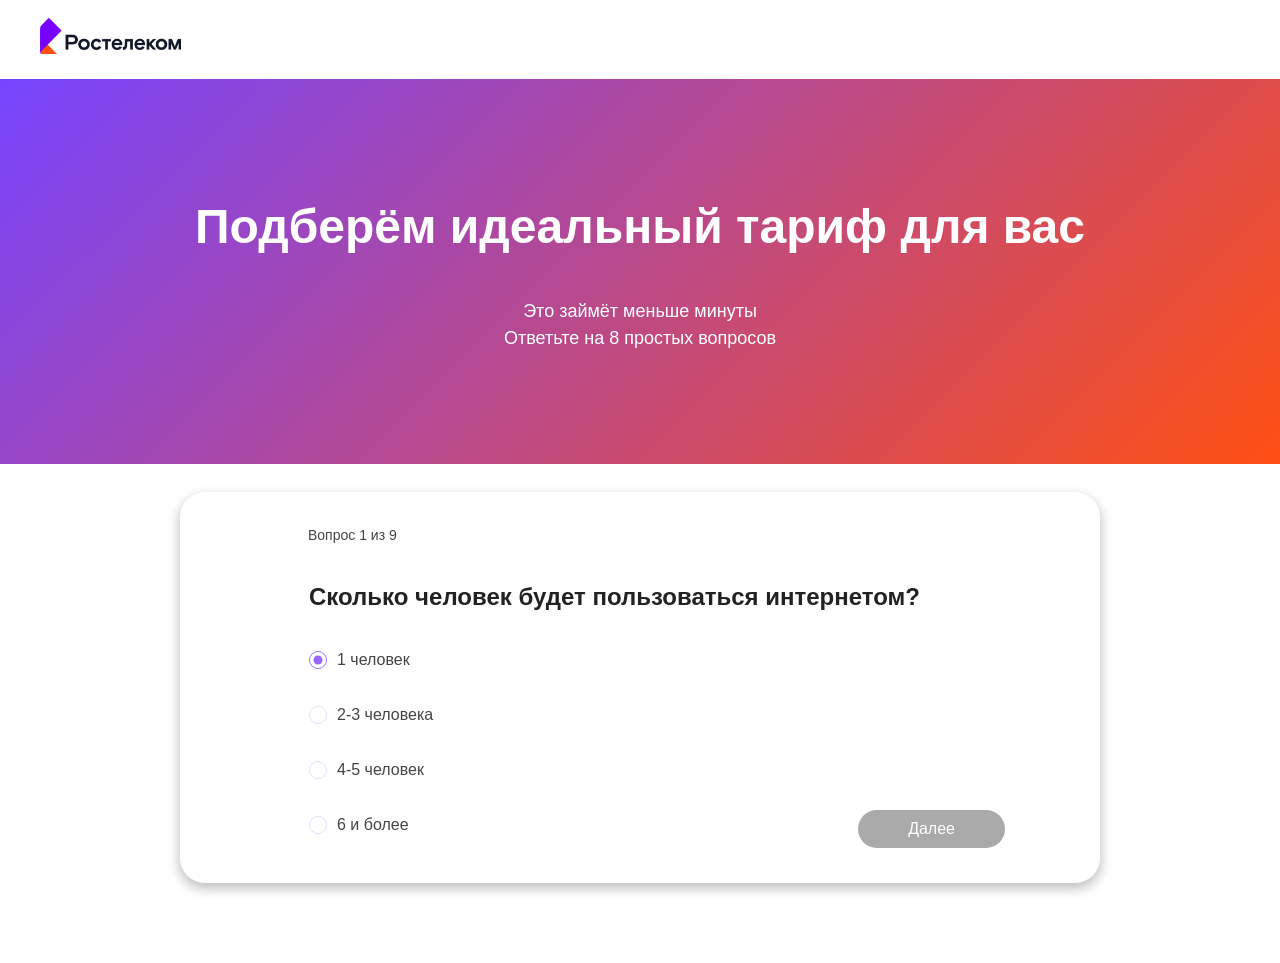
==== quiz.html @ 30d4591b "Add files via upload" ====
<!DOCTYPE html>
<html lang="ru">
<head>
    <meta charset="UTF-8">
    <meta name="viewport" content="width=device-width, initial-scale=1.0">
    <title>Ростелеком</title>
    <link rel="stylesheet" href="main.css">

</head>

<body>
   
    <header class="container">
        <span class="logo">
            <img src="img/photo_and_icons/photo_and_logo/logo.svg" alt="">
        </span>
    </header>

    <div class="hat">
        <h1>Подберём идеальный тариф для вас</h1>
        <h2>Это займёт меньше минуты<br>Ответьте на 8 простых вопросов</h2>
    </div>

    <div class="q_block">
        
        <div class="windows active" id="question-1">
            <div class="window one first-question">

                <div class="container">

                    <button class="nazad" style="visibility: hidden;">
                    <img src="img/photo_and_icons/icons/back.svg" alt="">
                    </button>

                    <h2>Вопрос 1 из 9</h2>

                </div>

                <h1>Сколько человек будет пользоваться интернетом?</h1>
                
                <div class="form_radio">
                    <input id="radio-1" type="radio" name="q1" value="1" checked>
                    <label for="radio-1">1 человек</label>
                </div>
    
                <div class="form_radio">
                    <input id="radio-2" type="radio" name="q1" value="2">
                    <label for="radio-2">2-3 человека</label>
                </div>
    
                <div class="form_radio">
                    <input id="radio-3" type="radio" name="q1" value="3">
                    <label for="radio-3">4-5 человек</label>
                </div>

                <div class="form_radio">
                    <input id="radio-4" type="radio" name="q1" value="4">
                    <label for="radio-4">6 и более</label>
                </div>
                
                <button class="go">Далее</button>
            
            </div>

        </div>

        <div class="windows" id="question-2">
            
            <div class="window one">

                <div class="container">
                    <button class="nazad">
                    <img src="img/photo_and_icons/icons/back.svg" alt="">
                    </button>

                    <h2>Вопрос 2 из 9</h2>
                </div>

                <h1>Сколько устройств одновременно работает в интернете?</h1>
                
                <div class="form_radio">
                    <input id="radio-5" type="radio" name="q2" value="1" checked>
                    <label for="radio-5">1-3 устройства</label>
                </div>
    
                <div class="form_radio">
                    <input id="radio-6" type="radio" name="q2" value="2">
                    <label for="radio-6">4-7 устройств</label>
                </div>
    
                <div class="form_radio">
                    <input id="radio-7" type="radio" name="q2" value="3">
                    <label for="radio-7">8-12 устройств</label>
                </div>

                <div class="form_radio">
                    <input id="radio-8" type="radio" name="q2" value="4">
                    <label for="radio-8">13 и более</label>
                </div>
                
                <button class="go">Далее</button>
            
            </div>

        </div>

        <div class="windows" id="question-3">
            
            <div class="window one">

                <div class="container">
                    <button class="nazad">
                    <img src="img/photo_and_icons/icons/back.svg" alt="">
                    </button>

                    <h2>Вопрос 3 из 9</h2>
                </div>

                <h1>Как часто вы смотрите видео (RuTube, кино, сериалы)?</h1>
                
                <div class="form_radio">
                    <input id="radio-9" type="radio" name="q3" value="1" checked>
                    <label for="radio-9">Редко или не смотрю</label>
                </div>
    
                <div class="form_radio">
                    <input id="radio-10" type="radio" name="q3" value="2">
                    <label for="radio-10">Иногда</label>
                </div>
    
                <div class="form_radio">
                    <input id="radio-11" type="radio" name="q3" value="3">
                    <label for="radio-11">Часто, в высоком качестве (Full HD / 4K)</label>
                </div>

                <button class="go">Далее</button>
            
            </div>

        </div>

        <div class="windows" id="question-4">
            
            <div class="window one">

                <div class="container">
                    <button class="nazad">
                    <img src="img/photo_and_icons/icons/back.svg" alt="">
                    </button>

                    <h2>Вопрос 4 из 9</h2>
                </div>

                <h1>Играете ли вы в онлайн-игры?</h1>
                
                <div class="form_radio">
                    <input id="radio-12" type="radio" name="q4" value="1" checked>
                    <label for="radio-12">Нет, не играю</label>
                </div>
    
                <div class="form_radio">
                    <input id="radio-13" type="radio" name="q4" value="2">
                    <label for="radio-13">Играю, но редко</label>
                </div>
    
                <div class="form_radio">
                    <input id="radio-14" type="radio" name="q4" value="3">
                    <label for="radio-14">Очень часто играю</label>
                </div>

                
                <button class="go">Далее</button>
            
            </div>

        </div>

        <div class="windows" id="question-5">
            
            <div class="window one">

                <div class="container">
                    <button class="nazad">
                    <img src="img/photo_and_icons/icons/back.svg" alt="">
                    </button>

                    <h2>Вопрос 5 из 9</h2>
                </div>

                <h1>Используете ли вы интернет для учебы или работы?</h1>
                
                <div class="form_radio">
                    <input id="radio-15" type="radio" name="q5" value="1" checked>
                    <label for="radio-15">Редко</label>
                </div>
    
                <div class="form_radio">
                    <input id="radio-16" type="radio" name="q5" value="2">
                    <label for="radio-16">Иногда</label>
                </div>
    
                <div class="form_radio">
                    <input id="radio-17" type="radio" name="q5" value="3">
                    <label for="radio-17">Да, постоянно</label>
                </div>

                
                <button class="go">Далее</button>
            
            </div>

        </div>

        <div class="windows" id="question-6">
            
            <div class="window one">

                <div class="container">
                    <button class="nazad">
                    <img src="img/photo_and_icons/icons/back.svg" alt="">
                    </button>

                    <h2>Вопрос 6 из 9</h2>
                </div>

                <h1>Как часто вы используете видеозвонки?</h1>
                
                <div class="form_radio">
                    <input id="radio-18" type="radio" name="q6" value="1" checked>
                    <label for="radio-18">Редко</label>
                </div>
    
                <div class="form_radio">
                    <input id="radio-19" type="radio" name="q6" value="2">
                    <label for="radio-19">Иногда</label>
                </div>
    
                <div class="form_radio">
                    <input id="radio-20" type="radio" name="q6" value="3">
                    <label for="radio-20">Часто (работа, общение с близкими)</label>
                </div>
               
                <button class="go">Далее</button>
            
            </div>

        </div>

        <div class="windows" id="question-7">
            
            <div class="window one">

                <div class="container">
                    <button class="nazad">
                    <img src="img/photo_and_icons/icons/back.svg" alt="">
                    </button>

                    <h2>Вопрос 7 из 9</h2>
                </div>

                <h1>Есть ли у вас устройства умного дома? (камеры, колонки, умные розетки, датчики и т.д.)</h1>
                
                <div class="form_radio">
                    <input id="radio-21" type="radio" name="q7" value="1" checked>
                    <label for="radio-21">Нет</label>
                </div>
    
                <div class="form_radio">
                    <input id="radio-22" type="radio" name="q7" value="2">
                    <label for="radio-22">Да, несколько устройств</label>
                </div>
    
                <div class="form_radio">
                    <input id="radio-23" type="radio" name="q7" value="3">
                    <label for="radio-23">Да, много устройств</label>
                </div>
              
                <button class="go">Далее</button>
            
            </div>

        </div>

        <div class="windows" id="question-8">
            
            <div class="window one">

                <div class="container">
                    <button class="nazad">
                    <img src="img/photo_and_icons/icons/back.svg" alt="">
                    </button>

                    <h2>Вопрос 8 из 9</h2>
                </div>

                <h1>Какая скорость интернета вам нужна?</h1>
                
                <div class="form_radio">
                    <input id="radio-24" type="radio" name="q8" value="1" checked>
                    <label for="radio-24">До 1ОО Мбит/с</label>
                </div>
    
                <div class="form_radio">
                    <input id="radio-25" type="radio" name="q8" value="2">
                    <label for="radio-25">1ОО-2ОО Мбит/с</label>
                </div>
    
                <div class="form_radio">
                    <input id="radio-26" type="radio" name="q8" value="3">
                    <label for="radio-26">2ОО-5ОО Мбит/с</label>
                </div>

                <div class="form_radio">
                    <input id="radio-27" type="radio" name="q8" value="4">
                    <label for="radio-27">Более 5ОО Мбит/с</label>
                </div>
                
                <button class="go">Далее</button>
            
            </div>

        </div>

        <div class="windows" id="question-9">
            
            <div class="window one">

                <div class="container">
                    <button class="nazad">
                    <img src="img/photo_and_icons/icons/back.svg" alt="">
                    </button>

                    <h2>Вопрос 9 из 9</h2>
                </div>

                <h1>Смотрите ли вы обычное телевидение?</h1>
                
                <div class="form_radio">
                    <input id="radio-28" type="radio" name="q9" value="1" checked>
                    <label for="radio-28">Нет</label>
                </div>
    
                <div class="form_radio">
                    <input id="radio-29" type="radio" name="q9" value="2">
                    <label for="radio-29">Иногда</label>
                </div>
    
                <div class="form_radio">
                    <input id="radio-30" type="radio" name="q9" value="3">
                    <label for="radio-30">Да, регулярно</label>
                </div>

                <button class="go finish">Узнать результат</button>
              
            
            </div>

        </div>

    </div>

 <script src="quiz.js"></script>    
 
    
</body>

</html>
---- main.css ----
html {
    scroll-behavior: smooth;
}

* {
    margin: 0;
    padding: 0;
    box-sizing: border-box;
}

html, body {
    overflow-x: hidden;
}

body {
    font-family: Arial, Helvetica, sans-serif;
    font-weight: bold;
    line-height: 1.5;
    color: #222222;
}







/* 1 СТРАНИЦА */

.container {
    max-width: 1480px;
    margin: 0 auto;
    padding: 0 40px;
}

.desktop-img {
    max-width: 100%;
    height: auto;
    display: block;
}

.mobile-img {
    display: none;
}

/* хедер */

header.container {
    display: flex;
    align-items: center;
    margin-top: 18px;
    margin-bottom: 18px;
}

.logo {
    width: 141px;
}

/* главный экран */

.glek {
    background-color: #EDECFF;
}

.title {
    padding-top: 50px;
}

.title h1 {
    font-size: clamp(32px, 4vw, 42px);
    line-height: 1.1;
    margin-bottom: 16px;
}

.title p {
    font-size: clamp(16px, 1.8vw, 19px);
    font-weight: 400;
    color: #444444;
    max-width: 1280px;
}

/* Hero */
.hero {
    display: flex;
    align-items: center;
    justify-content: space-between;
    background: #fff;
    border-radius: 25px;
    margin-top: 65px;
    margin-bottom: 130px;  
    padding: 50px 75px;
    gap: 60px;
}

.content {
    flex: 1;
}

.content h2 {
    font-size: clamp(38px, 5vw, 52px);
    line-height: 1.05;
    margin-bottom: 21px;
    max-width: 620px;
}

.content p {
    font-size: clamp(16px, 1.8vw, 19px);
    font-weight: 400;
    color: #444444;
    max-width: 620px;
    margin-bottom: 35px;
}

.buttons {
    display: flex;
    flex-direction: column;
    gap: 16px;      
    align-items: flex-start;
}

.sec, .how {
    font-size: 18px;
    font-weight: 400;
    padding: 15px 40px;
    border-radius: 15px;
    border: none;
    cursor: pointer;
    transition: transform 0.4s ease;
}

.sec {
    background-color: #FF4F12;
    color: #EDECFF;
    width: 361px;       
}

.how {
    background: linear-gradient(#ffffff, #ffffff) padding-box,
                linear-gradient(135deg, #9667FD, #E7DAFE) border-box;
    border: 2px solid transparent;
    color: #444444;
    width: 245px;      
}

.sec:hover, .how:hover {
    transform: scale(1.05);
}

.image {
    flex: 1;
    max-width: 480px;
}

.image img {
    border-radius: 20px;
    width: 100%;
}

/* блоки */

.reallife {
    padding: 100px 0;
    background: #ffffff;
}

.reallife h1 {
    font-size: clamp(32px, 4vw, 42px);
    text-align: center;  
    margin-bottom: 90px;
}

.blocks {
    display: flex;
    justify-content: center;
    gap: 80px;       
    flex-wrap: wrap;
}

.block {
    flex: 1;
    min-width: 260px;
    max-width: 280px;
    border-radius: 25px;
    padding: 35px 25px;
    text-align: left;

    display: flex;
    flex-direction: column;
}

.block.one { background-color: #F8F9FA; }
.block.two { background-color: #F6F5FF; }
.block.three { background-color: #F7FBFF; }
.block.four { background-color: #FFFBFB; }

.block img {
    margin-bottom: 30px;
    width: 80px;
    height: 80px;
    transition: transform 0.4s ease;
    border-radius: 50%;
}

.block:hover img {
    transform: scale(1.08);
}

.block h2 {
    font-size: 23px;
    line-height: 1.3;
    margin-bottom: 16px;

    min-height: 60px;
}

.block p {
    font-size: 16px;
    font-weight: 400;
    color: #444444;
}

/* шаги */

.ideal .container {  
    max-width: 1440px;
    margin: 0 auto;
    padding: 0 20px;
}

.ideal {
    background: #ffffff;
    padding: clamp(60px, 8vw, 100px) 0;
}

.ideal h1 {
    font-size: clamp(32px, 4vw, 42px);
    text-align: left;
    margin-bottom: 90px;
    
}

.blasts {
    display: flex;
    justify-content: center;
    gap: clamp(40px, 5vw, 60px);
    position: relative;
    padding: 50px 0;
}

.blasts::before {
    content: "";
    position: absolute;
    top: 185px;   
    left: 12%;
    right: 12%;
    height: 2px;
    background: repeating-linear-gradient(
        to right,
        #9667FD,
        #9667FD 8px,
        transparent 8px,
        transparent 16px
    );
    z-index: 0;
}

.blast {
    position: relative;
    z-index: 1;
    background: #fff;
    border: 1px solid #e0e0e0;
    border-radius: 25px;
    padding: 35px 25px 30px;
    text-align: left;
    max-width: 360px;
    flex: 1 1 260px;
    display: flex;
    flex-direction: column;
}
.blast img {
    position: absolute;
    top: -30px;
    left: 50%;
    transform: translateX(-50%);
    width: 64px;
    height: 64px;
    z-index: 2;
}

.blast h2 {
    font-size: 16px;
    line-height: 1.35;
    margin: 25px 0 12px 0;
    min-height: 46px; 
    max-width: 220px;
}

.blast p {
    font-size: 14.5px;
    font-weight: 400;
    color: #444444;
}

/* Кнопка */
.ideal button {
    display: block;
    margin: 110px auto 80px;
    background-color: #FF4F12;
    color: #EDECFF;
    width: 361px;
    padding: 16px 40px;
    font-size: 18px;
    border-radius: 15px;
    border: none;
}

.ideal button:hover {
    transform: scale(1.05);
}

/* медиа */

@media (max-width: 1200px) {
    .container { padding: 0 30px; }
    .hero { padding: 50px 60px; }
}

/*
@media (max-width: 992px) {

    .container { padding: 0 30px; }
    .hero { padding: 50px 60px; }

    .hero {
        flex-direction: column;
        text-align: center;
    }
    .buttons { align-items: center; }
    .image { margin-top: 40px; }
}
*/

@media (max-width: 768px) {
    
    /*navbar*/
    .container { padding: 0px 25px; }

    /*заголовок*/

    .title.container h1 {
    font-size: clamp(24px, 8vw, 58px);
    line-height: 1.1;
    margin-bottom: 16px;
    margin-top: 16px;
    padding-top: 48px;
    }
    
    /*hero*/
    
    .hero {
    flex-direction: column-reverse;
    align-items: flex-start;
    gap: 30px;
    background: #fff;
    border-radius: 25px;
    padding: 20px 20px 30px 20px;
    overflow: hidden;
    margin: 20px 20px;
    }

    .desktop-img {
    display: none;
    }

    .mobile-img {   
    display: block;
    width: 100%;
    }

    .content h2,
    .content p {
    text-align: left;
    }

    .content {
    width: 100%;
    padding: 0 25px 30px;
    }

    .sec,
    .how {
    width: 100%;
    max-width: 100%;
    }

    /*reallife*/

    .block,
    .blast {
    width: 100%;
    max-width: none;
    }

    .block {
    margin: 0px 10px;
    }

    .blocks { 
    gap: 35px; 
    }

    .reallife,
    .ideal {
    padding: 50px 15px;
    }

    .reallife h1,
    .ideal h1 {
    margin-bottom: 50px;
    line-height: 120%;
    }

    /*ideal*/ 
  
    /*МОБИЛЬНАЯ КАРУСЕЛЬ */
   .blasts {
    position: relative;
    display: flex;
    gap: 20px;
    overflow-x: auto;
    scroll-snap-type: x mandatory;
    -webkit-overflow-scrolling: touch;
    padding: 50px 0 80px 0;
    margin: 0;
    scrollbar-width: none;
    justify-content: flex-start;
    scroll-padding-left: 20px;
    } 

    .blasts::-webkit-scrollbar {
    display: none;
    }
    .blasts::before {
    content: "";
    position: absolute;
    top: 185px;
    left: 20px;
    width: 300%;
    height: 2px;
    background: repeating-linear-gradient(
        to right,
        #9667FD,
        #9667FD 8px,
        transparent 8px,
        transparent 16px
    );
    z-index: 0;
    }

    .blast {
    position: relative;
    z-index: 1;
    flex: 0 0 calc(100% - 60px);
    max-width: 340px;
    scroll-snap-align: center;
    margin-left: 20px;
    }

    .blast:last-child {
    margin-right: 20px;
    }

    .ideal .container {
    padding: 0 20px;
    }

    .ideal button {
    width: 100%;
    margin-top: 60px;

   }
       
}











/* 2 СТРАНИЦА*/

/* шапка */

.hat {
    background-image: linear-gradient(135deg, #7744FF,#FF4F12);
    text-align: center;
    padding: 112px 20px;
}

.hat h1 {
    margin-bottom: 35px;
    font-size: 48px;
    color: #fff;
}

.hat h2 {
    font-size: 18px;
    font-weight: 400;
    line-height: 150%;
    color: #fff;
}

/* вопросы */

.q_block {
    padding: 28px 20px 80px;
    display: flex;
    justify-content: center;
}

.windows {
    width: 100%;
    max-width: 920px;
    border-radius: 25px;
    box-shadow: 0px 5px 12px 1px #c1c1c1;
    padding-top: 20px;
    padding-right: 95px;
    padding-left: 35px;
    padding-bottom: 35px;
    background: #fff;
    display: none;
}

.windows.active {
    display: block;
}

.window .container {
    display: flex;
    align-items: center;
    padding: 0;
}

/* верх */

.window h2 {
    margin-top: 10px;
    margin-left: 4px;
    display: inline-block;
    font-size: 14px;
    font-weight: 400;
    color: #444444;
}

/* вопрос */

.window h1 {
    margin-top: 32px;
    margin-left: 94px;
    margin-bottom: 36px;
    font-size: 24px;
    line-height: 130%;
    color: #222222;
}

/* радио */

.form_radio {
    margin-left: 94px;
    margin-bottom: 31px;
}

.form_radio input[type="radio"] {
    position: absolute;
    opacity: 0;
    width: 0;
    height: 0;
    margin: 0;
}

.form_radio label {
    display: inline-flex;
    align-items: center;
    cursor: pointer;
    font-size: 16px;
    font-weight: 400;
    color: #444444;
    padding-left: 28px;
    user-select: none;
    position: relative;
}

.form_radio label:before {
    content: "";
    position: absolute;
    left: 0;
    width: 18px;
    height: 18px;
    background: url(img/photo_and_icons/icons/radio_bace.svg) no-repeat center;
    background-size: contain;
    transition: all 0.2s;
}

.form_radio label:hover:before {
    background-image: url(img/photo_and_icons/icons/radio_hover.svg);
}

.form_radio input[type="radio"]:checked + label:before {
    background-image: url(img/photo_and_icons/icons/radio_tap.svg);
}

/* назад */

.nazad {
    margin-right: 36px;
    padding: 10px 15px;
    border-radius: 35px;
    border-color: #9667FD;
    background-color: #fff;
    border-width: 1.5px;
    cursor: pointer;
}

.nazad:hover {
    background-color: #E7DAFE;
    transition: 0.5s ease;
}

/* кнопка далее */

.go {
    display: block;
    margin-left: auto;
    margin-top: -58px;
    color: #ffffff;
    font-size: 16px;
    font-weight: 400;
    padding: 10px 50px;
    border-radius: 20px;
    border: none;
    background-color: #AAAAAA;
    cursor: pointer;
    transition: 
        transform 0.2s ease,
        background 0.5s ease;
}

.go:hover {
    transform: scale(1.02);
    background-image: linear-gradient(#FF4F12, #FF4200);
}

.finish:hover {
    background-image: linear-gradient(135deg, #7744FF,#FF4F12);
}

/*кнопка назад */

.window.first-question .nazad {
    visibility: hidden;
}

#question-1 .nazad {
    visibility: hidden;
}



/*МОБИЛЬНАЯ ВЕРСИЯ*/

@media (max-width: 768px) {

    /* шапка */

    .hat {
        padding: 62px 26px 64px;
        text-align: left;
    }

    .hat h1 {
        font-size: 32px;
        line-height: 118%;
        margin-bottom: 28px;
        max-width: 320px;
    }

    .hat h2 {
        font-size: 16px;
        line-height: 150%;
    }

    /* блок вопросов */

    .q_block {
        padding: 40px 24px 60px;
    }

    .windows {
        width: 100%;
        max-width: 100%;
        padding: 34px 26px 38px 26px;
        border-radius: 32px;
        overflow: hidden;
    }

    /* верх карточки */

    .window .container {
        padding: 0;
        align-items: center;
    }

    .window h2 {
        margin: 0;
        font-size: 14px;
    }

    /* заголовок вопроса */

    .window h1 {
        margin-left: 0;
        margin-top: 24px;
        margin-bottom: 34px;
        font-size: 24px;
        line-height: 128%;
        max-width: 100%;
    }

    /* radio */

    .form_radio {
        margin-left: 0;
        margin-bottom: 28px;
    }

    .form_radio label {
        font-size: 16px;
        line-height: 145%;
    }

    .form_radio label:before {
        width: 18px;
        height: 18px;
    }

    /* назад */

    .nazad {
        margin-right: 16px;
        padding: 8px 13px;
        flex-shrink: 0;
    }

    /* кнопка */

    .go {
        width: 195px;
        margin-left: auto;
        margin-right: auto;
        margin-top: 8px;
        padding: 14px 20px;
        border-radius: 20px;
        font-size: 16px;
        background: linear-gradient(#FF4F12, #FF4200);
        color: #fff;
    }

    .finish {
        background-image: linear-gradient(135deg, #7744FF,#FF4F12);
    }

    .go:hover {
        transform: none;
    }

    .go:active {
        transform: scale(1.03);
    }

}







/* 3 СТРАНИЦА*/

/* шапка */

.hight {
    background-color: #F8F9FA;
    padding: 70px 20px;
}

.pazl {
    position: relative;
    max-width: 1280px;
    margin: 0 auto;
    background-color: #7744FF;
    border-radius: 25px;
    padding: 60px 70px;
    overflow: hidden;
}

.pazl h1 {
    color: #fff;
    line-height: 105%;
    font-size: 48px;
    max-width: 716px;
    margin-bottom: 40px;
    position: relative;
    z-index: 2;
}

.pazl p {
    font-size: 18px;
    font-weight: 400;
    color: #EEEEEE;
    line-height: 150%;
    max-width: 675px;
    position: relative;
    z-index: 2;
}

.pazl img {
    position: absolute;
    right: 40px;
    top: 50%;
    transform: translateY(-50%);
    width: 470px;
    max-width: 42%;
}

/* результат */

.result {
    padding: 80px 20px;
    background-color: #F8F9FA;
}

.result > h1 {
    max-width: 1280px;
    margin: 0 auto 60px;
    font-size: 48px;
    color: #222222;
}

/* карточка */

.cards {
    max-width: 1280px;
    margin: 0 auto;
}

.card {
    position: relative;
    background-color: #ffffff;
    border-radius: 25px;
    border: 1px solid #D7D7D7;
    padding: 34px 32px;
    margin-top: 50px;
}

/* заголовок */

.card h1 {
    font-size: 36px;
    color: #444444;
    margin-bottom: 34px;
}

/* баннеры */

.banner.hit {
    position: absolute;
    top: -15px;
    left: 36px;
    color: #FFFFFF;
    font-size: 14px;
    font-weight: 400;
    border-radius: 8px;
    background-color: #9667FD;
    padding: 8px 18px;
}

.banner.act {
    position: absolute;
    top: -15px;
    left: 200px;
    color: #FFFFFF;
    font-size: 14px;
    font-weight: 400;
    border-radius: 8px;
    background-color: #FF4F12;
    padding: 8px 18px;
}

.banner.act.alone {
    position: absolute;
    top: -15px;
    left: 36px;
}

/* layout */

.information {
    display: flex;
    align-items: stretch;
}

/* левая часть */

.info-left {
    flex: 1;
    display: flex;
    gap: 80px;
    padding-right: 28px;
    padding-left: 35px;
}

.info-column {
    display: flex;
    flex-direction: column;
    gap: 28px;
    min-width: 240px;
}

/* правая часть */

.price {
    position: relative;
    width: 270px;

    display: flex;
    flex-direction: column;

    align-self: stretch;
}

.price::before {
    content: "";
    position: absolute;
    left: -36px;
    top: -122px;
    width: 1px;
    height: calc(100% + 157px);
    background-color: #D6D6D6;
}

/* feature */

.feature {
    min-width: 0;
}

.feature-top {
    display: flex;
    align-items: center;
    margin-bottom: 8px;
}

.feature-top img {
    width: 18px;
    height: 18px;
    margin-right: 14px;
    flex-shrink: 0;
}

.feature-top h2 {
    font-size: 22px;
    font-weight: 400;
    color: #444444;
    margin-right: 10px;
    line-height: 120%;
}

/* internet type */

.internet .feature-top p {
    font-size: 14px;
    font-weight: 400;
    color: #666666;
    border: 1px solid #999999;
    border-radius: 5px;
    padding: 2px 6px;
    line-height: 1;
}

/* нижний текст */

.feature h3 {
    font-size: 12px;
    font-weight: 400;
    color: #666666;
    margin-left: 32px;
}

/* допы */

.dop h2 {
    font-size: 18px;
    color: #666666;
}

.dop-group {
    display: flex;
    flex-direction: column;
    gap: 5px;
}

/* обычная цена */

.price h1 {
    font-size: 32px;
    color: #444444;
    margin: 0 0 6px;
}

.price h2 {
    font-size: 16px;
    font-weight: 400;
    color: #666666;
    margin-bottom: 22px;
}

/* акция */

.promo-line {
    display: flex;
    align-items: flex-start;
    gap: 10px;
    margin-bottom: 8px;
}

.promo-line h1,
.promo-line p {
    margin: 0;
}

.price.act h1 {
    font-size: 32px;
    color: #fff;
    padding: 0 10px;
    border-radius: 10px;
    background-image: linear-gradient(135deg, #7744FF,#FF4F12);
}

.promo-line p {
    max-width: 120px;
    margin-top: 10px;
    font-size: 14px;
    font-weight: 400;
    line-height: 1.1;

    color: transparent;

    -webkit-background-clip: text;
    background-clip: text;

    background-image: linear-gradient(135deg, #7744FF,#FF4F12);
}

.price.act h3 {
    font-size: 16px;
    color: #444444;
    margin-bottom: 6px;
}

/* кнопки */

.extra-btn {
    display: none;
}

.price button {
    margin-top: auto;
}

.price button.base {
    color: #ffffff;
    font-size: 16px;
    font-weight: 400;
    padding: 12px 40px;
    border-radius: 20px;
    border: none;
    background-color: #FF4F12;
    cursor: pointer;
    transition: 0.3s ease;
    text-align: center;
}

.price button.act {
    color: #ffffff;
    font-size: 16px;
    font-weight: 400;
    padding: 12px 40px;
    border-radius: 20px;
    border: none;
    background-image: linear-gradient(135deg, #7744FF,#FF4F12);
    cursor: pointer;
    transition: 0.3s ease;
    text-align: center;
}

.price button:hover {
    transform: scale(1.03);
}

.restart-section {
    text-align: center;
    margin: 60px 0 40px 0;        
    padding-bottom: 30px;      
}

.restart-btn {
    display: inline-block;
    padding: 16px 50px;
    font-size: 1.1rem;
    font-weight: 400;
    color: white;
    background-color: #FF4F12; 
    border: none;
    border-radius: 15px;
    cursor: pointer;
    transition: all 0.3s ease;
    text-decoration: none;
}

.restart-btn:hover {
    background-color: #FF5500;
    transform: translateY(-3px);
}


/* шаги */

.peremeni {
    background-color: #7744FF;
    padding: 112px;
}

.peremeni h1 {
    color: #FFFFFF;
    text-align: center;
    font-size: 56px;
    margin-bottom: -10px;
}

.peremeni h1.bo {
    margin-bottom: 20px;
}

.peremeni p {
    text-align: center;
    color: #FFFFFF;
    font-weight: 400;
    max-width: 500px;
    margin: auto;
}

.step {
    background-color: #fff;
    border-radius: 25px;
    padding: 50px 30px;
    max-width: 420px;
    margin-top: 80px;
}

.step h2 {
    font-size: 24px;
}

.step h3 {
    font-size: 20px;
    font-weight: 400;
    line-height: 150%;
    margin-top: 20px;
}

.steps {
    display: flex;
    justify-content: center;
    gap: 25px;       
    flex-wrap: wrap;
}

.steps img {
    place-items: center;
}

.step {
    display: flex;
    flex-direction: column;
    align-items: center;
    text-align: center;
}

.step img {
    display: block;
    margin-bottom: 20px;
}


/* МОБИЛЬНАЯ ВЕРСИЯ 3 СТРАНИЦЫ */


@media (max-width: 768px) {

    /* верхний блок */

    .hight {
        padding: 24px 20px 40px;
    }

    .pazl {
        padding: 34px 24px 260px;
        border-radius: 24px;
    }

    .pazl h1 {
        font-size: 24px;
        line-height: 115%;
        margin-bottom: 24px;
        max-width: 100%;
    }

    .pazl p {
        font-size: 16px;
        line-height: 150%;
        max-width: 100%;
    }

    .pazl img {
        width: 250px;
        max-width: none;
        right: 50%;
        transform: translateX(50%);
        bottom: 28px;
        top: auto;
    }

    /* результат */

    .result {
        padding: 40px 20px 60px;
    }

    .result > h1 {
        font-size: 36px;
        line-height: 115%;
        margin-bottom: 36px;
    }

    /* карточки */

    .cards {
        display: flex;
        flex-direction: column;
        gap: 26px;
    }

    .card {
        margin-top: 10px;
        padding: 26px 0 0;

        border-radius: 24px;
    }

    /* баннеры */

    .banner.hit {
        top: -18px;
        left: 20px;
        font-size: 12px;
        padding: 7px 14px;
        border-radius: 7px;
    }

    .banner.act {
        top: -18px;
        left: 160px;
        font-size: 12px;
        padding: 7px 14px;
        border-radius: 7px;
    }

    .banner.act.alone {
        top: -18px;
        left: 20px;
    }

    /* заголовок */

    .card h1 {
        font-size: 24px;
        line-height: 120%;
        margin-bottom: 28px;
        padding: 0 20px;
    }

    /* layout */

    .information {
        flex-direction: column;
    }

    /* левая часть */

    .info-left {
        flex-direction: column;
        gap: 22px;
        padding: 0 20px 28px;
    }

    .info-column {
        gap: 22px;
        min-width: auto;
    }

    /* feature */

    .feature-top {
        margin-bottom: 4px;
    }

    .feature-top img {
        width: 16px;
        height: 16px;
        margin-right: 12px;
    }

    .feature-top h2 {
        font-size: 16px;
        line-height: 125%;
    }

    .internet .feature-top p {
        font-size: 11px;
        padding: 1px 5px;
    }

    .feature h3 {
        font-size: 11px;
        margin-left: 28px;
    }

    .dop h2 {
        font-size: 12px;
        line-height: 135%;
    }

    .dop-group {
        gap: 2px;
    }

    /* правая часть */

    .price {
        width: 100%;
        padding: 26px 20px 20px;
        border-top: 1px solid #D6D6D6;
        align-items: center;
        text-align: left;
    }

    .price::before {
        display: none;
    }

    /* обычная цена */

    .price h1 {
        font-size: 26px;
        margin-bottom: 2px;
    }

    .price h2 {
        font-size: 14px;
        margin-bottom: 18px;
    }

    /* акция */

    .promo-line {
        align-items: center;
        justify-content: center;
        gap: 8px;
        margin-bottom: 8px;
    }

    .price.act h1 {
        font-size: 26px;
        padding: 4px 10px;
        border-radius: 10px;
    }

    .promo-line p {
        font-size: 12px;
        line-height: 115%;
        max-width: 82px;
        margin-top: 0;
        text-align: left;
    }

    .price.act h3 {
        font-size: 14px;
        margin-bottom: 2px;
    }

    /* кнопки */

    .restart-btn {
        padding: 15px 35px;
        font-size: 1.05rem;
        width: 90%;
        max-width: 320px;
    }
    
    .restart-section {
        margin: 50px 0 30px 0;
    }

    .price button.base,
    .price button.act {
        width: 100%;
        font-size: 16px;
        padding: 14px 20px;
        border-radius: 14px;
    }

    /* нижний блок */

    .peremeni {
        padding: 70px 20px;
    }

    .peremeni h1 {
        font-size: 34px;
        line-height: 115%;
        margin-bottom: 0;
    }

    .peremeni p {
        font-size: 16px;
        line-height: 150%;
        margin-top: 24px;
        margin-bottom: 25px;
    }

    .steps {
        gap: 25px;
    }

    .step {
        margin-top: 0;
        padding: 36px 24px;
        max-width: 100%;
    }

    .step h2 {
        font-size: 22px;
    }

    .step h3 {
        font-size: 17px;
        line-height: 145%;
    }

}

/* MOBILE EXTRA COLUMN */

@media (max-width: 768px) {

    /* скрываем кнопку на ПК */

    .extra-btn {

        display: flex;

        align-items: center;

        gap: 8px;

        border: none;

        background: transparent;

        padding: 0;

        margin-top: 6px;

        font-size: 14px;

        font-weight: 500;

        color: #7744FF;

        cursor: pointer;
    }

    /* стрелка */

    .extra-btn img {

        width: 12px;

        transition: transform 0.3s ease;
    }

    /* скрытый контент */

    .extra-content {

        max-height: 0;

        overflow: hidden;

        opacity: 0;

        transition:
            max-height 0.4s ease,
            opacity 0.3s ease,
            margin-top 0.3s ease;
    }

    /* открытие */

    .card.active .extra-content {

        max-height: 1000px;

        opacity: 1;

        margin-top: 18px;
    }

    /* поворот стрелки */

    .card.active .extra-btn img {

        transform: rotate(180deg);
    }

    /* чтобы колонка не ломалась */

    .extra-column {

        width: 100%;
    }

}
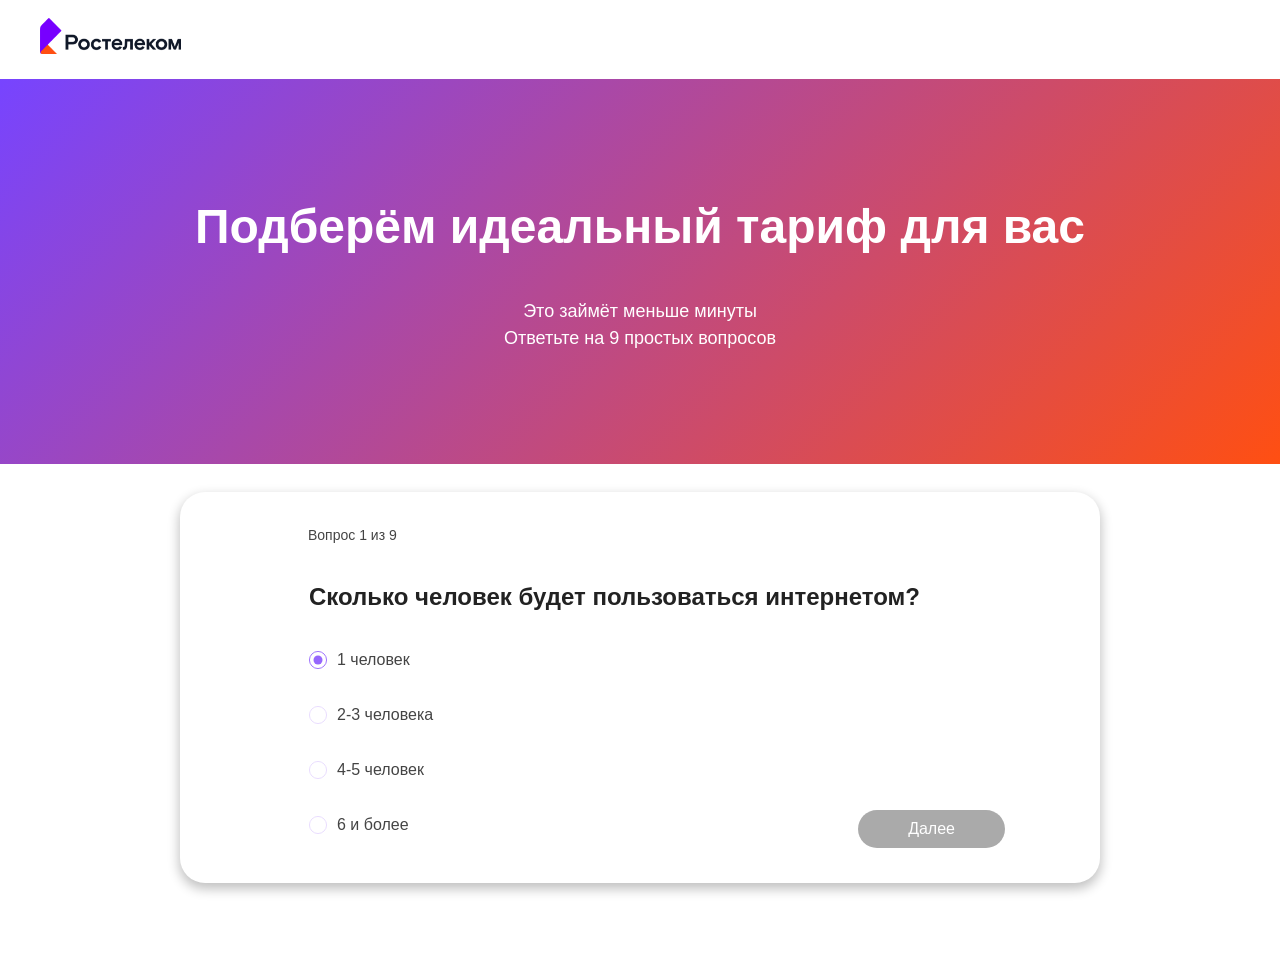
==== commit ad6af9f7: "Update quiz.html" ====
--- a/quiz.html
+++ b/quiz.html
@@ -18,7 +18,7 @@
 
     <div class="hat">
         <h1>Подберём идеальный тариф для вас</h1>
-        <h2>Это займёт меньше минуты<br>Ответьте на 8 простых вопросов</h2>
+        <h2>Это займёт меньше минуты<br>Ответьте на 9 простых вопросов</h2>
     </div>
 
     <div class="q_block">
@@ -364,4 +364,4 @@
     
 </body>
 
-</html>+</html>
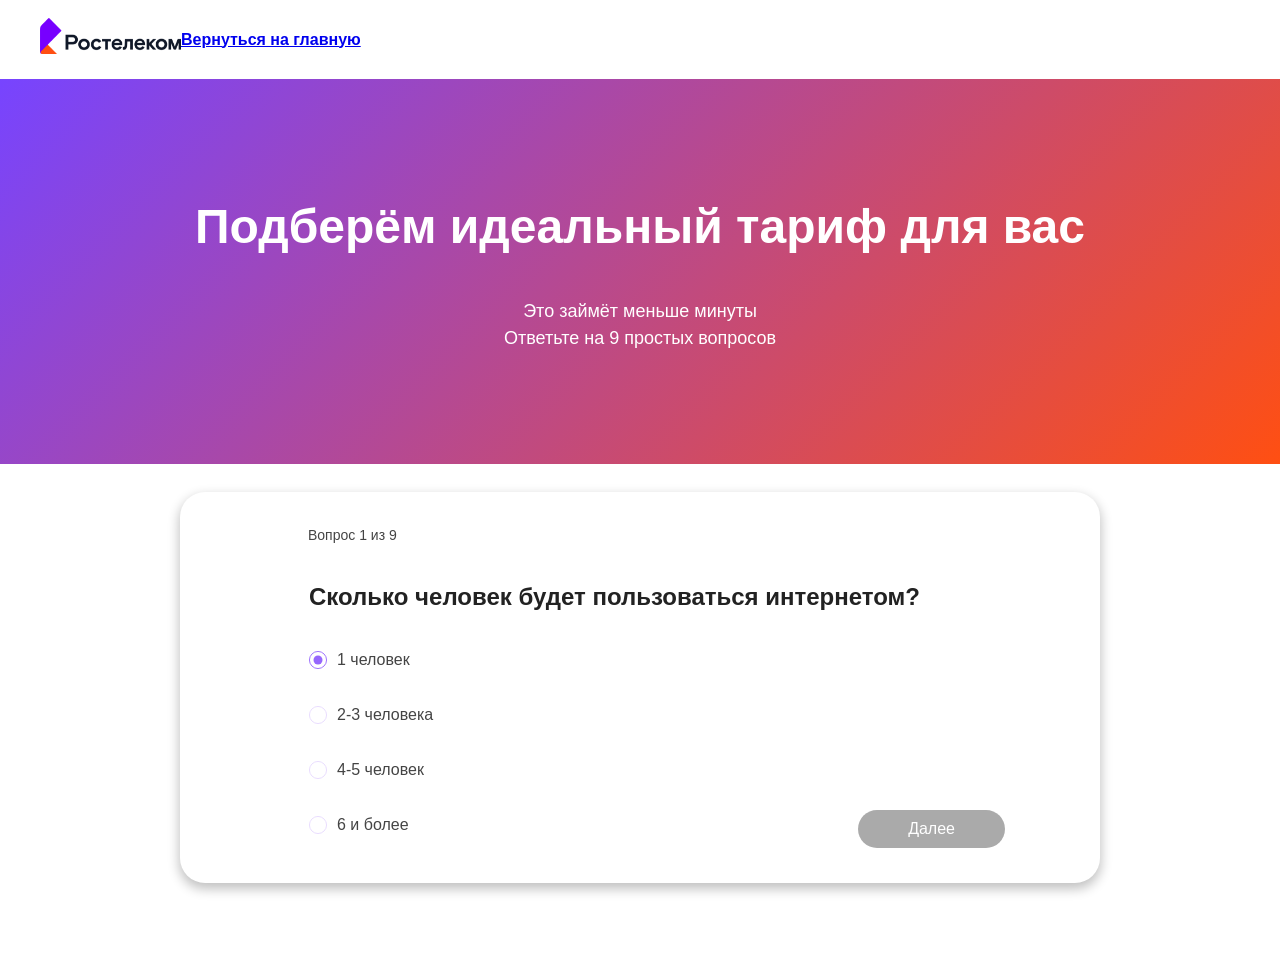
==== commit b174e338: "Update quiz.html" ====
--- a/quiz.html
+++ b/quiz.html
@@ -14,6 +14,7 @@
         <span class="logo">
             <img src="img/photo_and_icons/photo_and_logo/logo.svg" alt="">
         </span>
+        <a href="index.html" class="back-to-home">Вернуться на главную</a>
     </header>
 
     <div class="hat">
@@ -24,6 +25,14 @@
     <div class="q_block">
         
         <div class="windows active" id="question-1">
+
+                    <!-- Progress Bar -->
+            <div class="progress-container">
+                <div class="progress-bar">
+                    <div class="progress-fill"></div>
+                </div>
+            </div>
+
             <div class="window one first-question">
 
                 <div class="container">
@@ -66,6 +75,13 @@
 
         <div class="windows" id="question-2">
             
+                    <!-- Progress Bar -->
+            <div class="progress-container">
+                <div class="progress-bar">
+                    <div class="progress-fill"></div>
+                </div>
+            </div>
+            
             <div class="window one">
 
                 <div class="container">
@@ -105,6 +121,13 @@
         </div>
 
         <div class="windows" id="question-3">
+
+                    <!-- Progress Bar -->
+            <div class="progress-container">
+                <div class="progress-bar">
+                    <div class="progress-fill"></div>
+                </div>
+            </div>
             
             <div class="window one">
 
@@ -140,6 +163,13 @@
         </div>
 
         <div class="windows" id="question-4">
+
+                    <!-- Progress Bar -->
+            <div class="progress-container">
+                <div class="progress-bar">
+                    <div class="progress-fill"></div>
+                </div>
+            </div>
             
             <div class="window one">
 
@@ -176,6 +206,13 @@
         </div>
 
         <div class="windows" id="question-5">
+
+                    <!-- Progress Bar -->
+            <div class="progress-container">
+                <div class="progress-bar">
+                    <div class="progress-fill"></div>
+                </div>
+            </div>
             
             <div class="window one">
 
@@ -212,6 +249,13 @@
         </div>
 
         <div class="windows" id="question-6">
+
+                    <!-- Progress Bar -->
+            <div class="progress-container">
+                <div class="progress-bar">
+                    <div class="progress-fill"></div>
+                </div>
+            </div>
             
             <div class="window one">
 
@@ -247,6 +291,13 @@
         </div>
 
         <div class="windows" id="question-7">
+
+                    <!-- Progress Bar -->
+            <div class="progress-container">
+                <div class="progress-bar">
+                    <div class="progress-fill"></div>
+                </div>
+            </div>
             
             <div class="window one">
 
@@ -282,6 +333,13 @@
         </div>
 
         <div class="windows" id="question-8">
+
+                    <!-- Progress Bar -->
+            <div class="progress-container">
+                <div class="progress-bar">
+                    <div class="progress-fill"></div>
+                </div>
+            </div>
             
             <div class="window one">
 
@@ -322,6 +380,13 @@
         </div>
 
         <div class="windows" id="question-9">
+
+                    <!-- Progress Bar -->
+            <div class="progress-container">
+                <div class="progress-bar">
+                    <div class="progress-fill"></div>
+                </div>
+            </div>
             
             <div class="window one">
 
--- a/main.css
+++ b/main.css
@@ -1473,87 +1473,50 @@
         line-height: 145%;
     }
 
-}
-
-/* MOBILE EXTRA COLUMN */
-
-@media (max-width: 768px) {
-
-    /* скрываем кнопку на ПК */
+    /*дополнительно*/
 
     .extra-btn {
-
         display: flex;
-
         align-items: center;
-
         gap: 8px;
-
         border: none;
-
         background: transparent;
-
         padding: 0;
-
         margin-top: 6px;
-
         font-size: 14px;
-
         font-weight: 500;
-
         color: #7744FF;
-
         cursor: pointer;
     }
 
-    /* стрелка */
-
     .extra-btn img {
-
         width: 12px;
-
         transition: transform 0.3s ease;
     }
 
-    /* скрытый контент */
-
     .extra-content {
-
         max-height: 0;
-
         overflow: hidden;
-
         opacity: 0;
-
         transition:
             max-height 0.4s ease,
             opacity 0.3s ease,
             margin-top 0.3s ease;
     }
 
-    /* открытие */
-
     .card.active .extra-content {
-
         max-height: 1000px;
-
         opacity: 1;
-
         margin-top: 18px;
     }
 
-    /* поворот стрелки */
-
     .card.active .extra-btn img {
-
         transform: rotate(180deg);
     }
 
-    /* чтобы колонка не ломалась */
-
     .extra-column {
-
         width: 100%;
     }
 
-}+}
+
